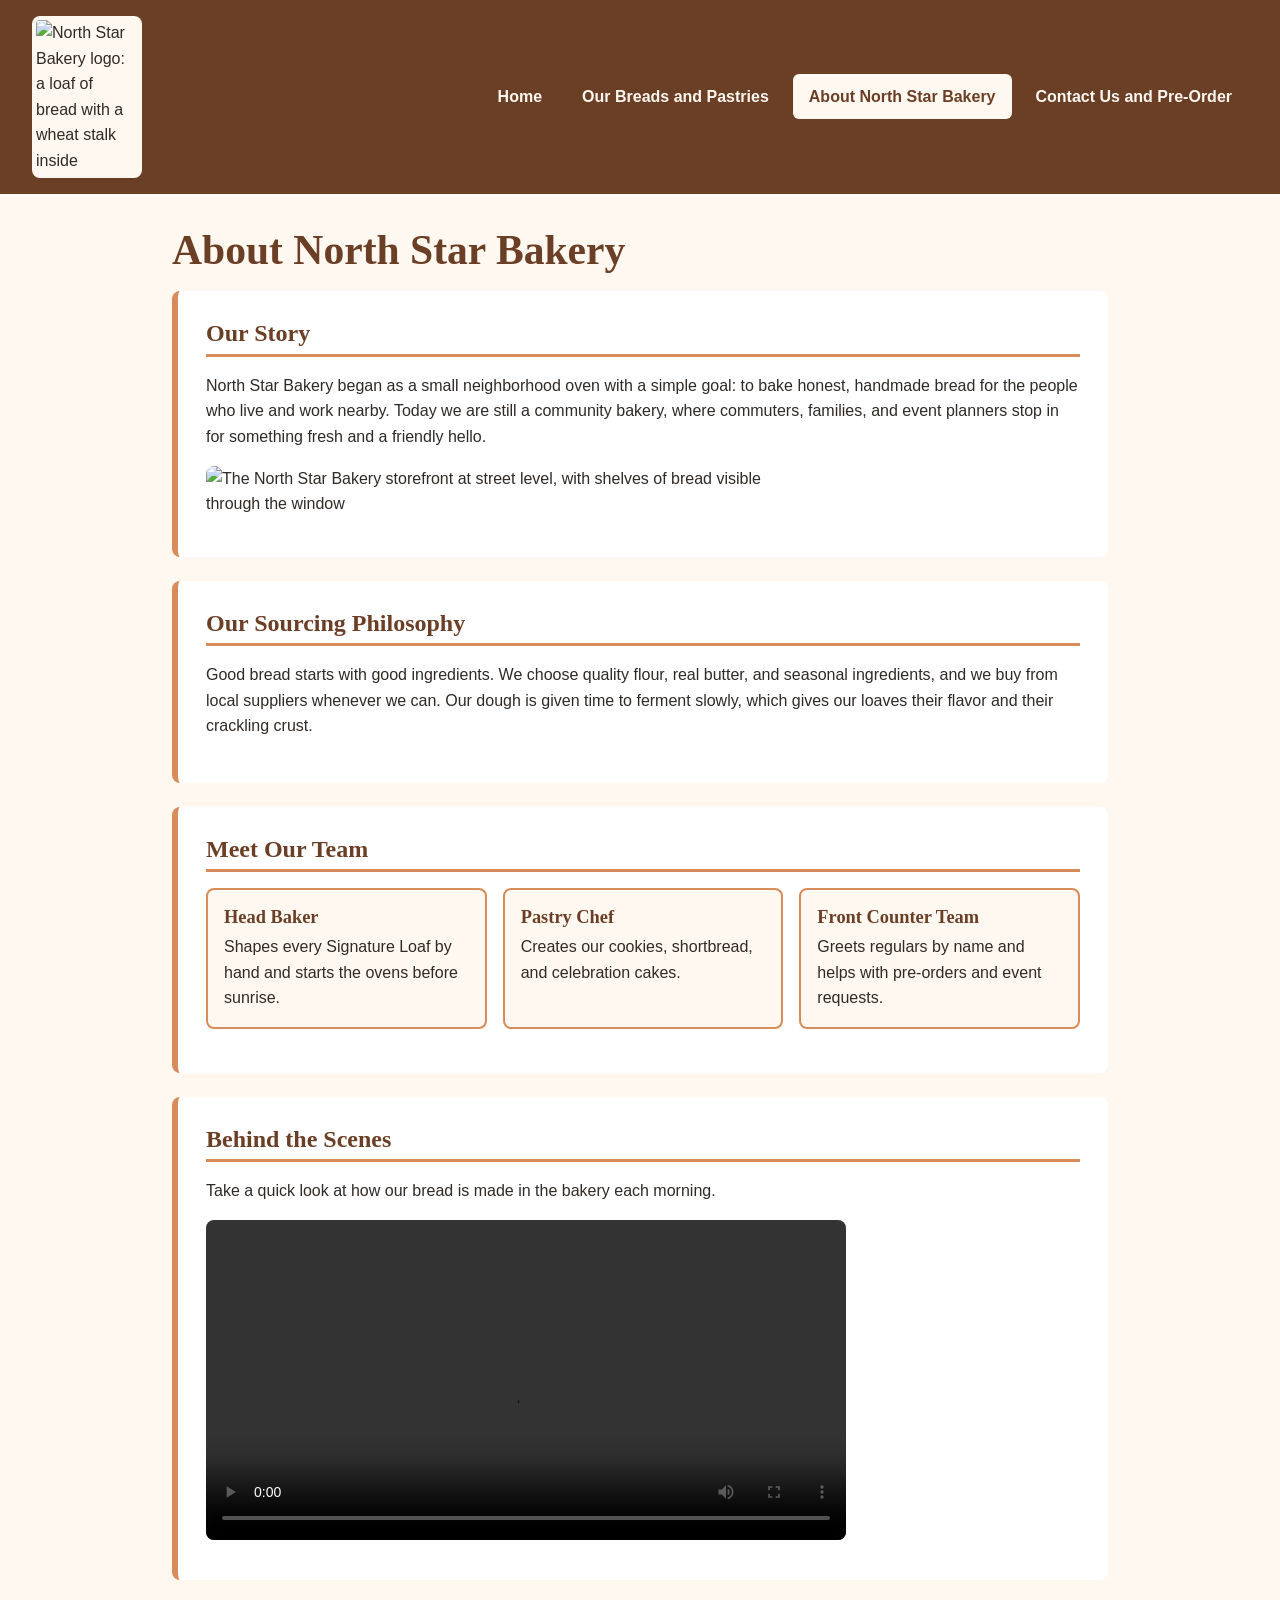
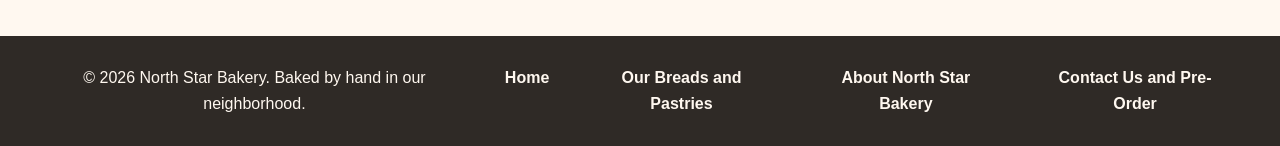
==== about.html @ 2223d7ce "Add files via upload" ====
<!DOCTYPE html>
<html lang="en">
<head>
  <meta charset="UTF-8">
  <meta name="viewport" content="width=device-width, initial-scale=1.0">
  <meta name="description" content="Learn the story of North Star Bakery, our sourcing philosophy, and the people who bake for our neighborhood.">
  <title>About Us | North Star Bakery</title>
  <link rel="stylesheet" href="styles.css">
</head>
<body>
  <header>
    <img src="bakery-logo.png" alt="North Star Bakery logo: a loaf of bread with a wheat stalk inside" width="200">
    <nav aria-label="Main navigation">
      <ul>
        <li><a href="index.html">Home</a></li>
        <li><a href="products.html">Our Breads and Pastries</a></li>
        <li><a href="about.html" aria-current="page">About North Star Bakery</a></li>
        <li><a href="contact.html">Contact Us and Pre-Order</a></li>
      </ul>
    </nav>
  </header>

  <main>
    <h1>About North Star Bakery</h1>

    <section aria-labelledby="story-heading">
      <h2 id="story-heading">Our Story</h2>
      <p>North Star Bakery began as a small neighborhood oven with a simple goal: to bake honest, handmade bread for the people who live and work nearby. Today we are still a community bakery, where commuters, families, and event planners stop in for something fresh and a friendly hello.</p>
      <img src="bakery-storefront.jpg" alt="The North Star Bakery storefront at street level, with shelves of bread visible through the window" width="600">
    </section>

    <section aria-labelledby="sourcing-heading">
      <h2 id="sourcing-heading">Our Sourcing Philosophy</h2>
      <p>Good bread starts with good ingredients. We choose quality flour, real butter, and seasonal ingredients, and we buy from local suppliers whenever we can. Our dough is given time to ferment slowly, which gives our loaves their flavor and their crackling crust.</p>
    </section>

    <section aria-labelledby="staff-heading">
      <h2 id="staff-heading">Meet Our Team</h2>
      <ul class="cards">
        <li><h3>Head Baker</h3> <p>Shapes every Signature Loaf by hand and starts the ovens before sunrise.</p></li>
        <li><h3>Pastry Chef</h3> <p>Creates our cookies, shortbread, and celebration cakes.</p></li>
        <li><h3>Front Counter Team</h3> <p>Greets regulars by name and helps with pre-orders and event requests.</p></li>
      </ul>
    </section>

    <section aria-labelledby="video-heading">
      <h2 id="video-heading">Behind the Scenes</h2>
      <p>Take a quick look at how our bread is made in the bakery each morning.</p>
      <video controls preload="metadata" width="640">
        <source src="bakery-behind-scenes.mp4" type="video/mp4">
        <p>Your browser does not support the video element. This short behind-the-scenes video shows the North Star Bakery team baking bread by hand. You can
          <a href="bakery-behind-scenes.mp4">download the video</a> to watch it on your device.</p>
      </video>
    </section>
  </main>

  <footer>
    <p>&copy; 2026 North Star Bakery. Baked by hand in our neighborhood.</p>
    <nav aria-label="Footer navigation">
      <ul>
        <li><a href="index.html">Home</a></li>
        <li><a href="products.html">Our Breads and Pastries</a></li>
        <li><a href="about.html">About North Star Bakery</a></li>
        <li><a href="contact.html">Contact Us and Pre-Order</a></li>
      </ul>
    </nav>
  </footer>
</body>
</html>
---- styles.css ----
/* North Star Bakery - Touchstone Task 3
   Palette: cream #FFF8F0, brown #6B3E26, peach #D88C5A, charcoal #2F2A26
   Fonts: Georgia (headings) and Arial (body) */

:root {
  --cream: #FFF8F0;
  --brown: #6B3E26;
  --peach: #D88C5A;
  --charcoal: #2F2A26;
}

* {
  box-sizing: border-box;
}

body {
  margin: 0;
  font-family: Arial, Helvetica, sans-serif;
  font-size: 1rem;
  line-height: 1.6;
  color: var(--charcoal);
  background-color: var(--cream);
}

h1, h2, h3 {
  font-family: Georgia, "Times New Roman", serif;
  color: var(--brown);
  line-height: 1.2;
}

h1 { font-size: 2rem; margin: 0 0 1rem; }
h2 { font-size: 1.5rem; margin: 0 0 0.75rem; padding-bottom: 0.35rem; border-bottom: 3px solid var(--peach); }
h3 { font-size: 1.15rem; margin: 0 0 0.35rem; }

a { color: var(--brown); font-weight: bold; }
a:hover, a:focus { color: var(--charcoal); background-color: var(--peach); }

img, video, picture { max-width: 100%; height: auto; display: block; }
audio { width: 100%; max-width: 420px; display: block; }

/* Header and navigation (mobile first: stacked) */
header {
  display: flex;
  flex-direction: column;
  align-items: center;
  gap: 0.75rem;
  padding: 1rem;
  background-color: var(--brown);
}

header img { width: 110px; background-color: var(--cream); border-radius: 8px; padding: 0.25rem; }

nav ul {
  display: flex;
  flex-direction: column;
  gap: 0.5rem;
  margin: 0;
  padding: 0;
  list-style: none;
  text-align: center;
}

nav a {
  display: block;
  padding: 0.6rem 1rem;
  border-radius: 6px;
  color: var(--cream);
  text-decoration: none;
}

nav a:hover, nav a:focus { background-color: var(--peach); color: var(--charcoal); }
nav a[aria-current="page"] { background-color: var(--cream); color: var(--brown); }

/* Main content */
main {
  max-width: 1000px;
  margin: 0 auto;
  padding: 1.5rem 1rem;
}

main section {
  margin-bottom: 1.5rem;
  padding: 1.25rem;
  background-color: #FFFFFF;
  border-left: 6px solid var(--peach);
  border-radius: 8px;
}

main section ul { padding-left: 1.25rem; }
main section li { margin-bottom: 0.4rem; }
address { font-style: normal; margin-bottom: 0.75rem; }

figure { margin: 1rem 0; }
figcaption { margin-top: 0.5rem; font-style: italic; }
main img, main video, main picture { border-radius: 8px; margin: 0.75rem 0; }

/* Product and staff cards */
.cards {
  display: flex;
  flex-direction: column;
  gap: 1rem;
  padding: 0;
  list-style: none;
}

.cards li {
  flex: 1;
  margin: 0;
  padding: 1rem;
  background-color: var(--cream);
  border: 2px solid var(--peach);
  border-radius: 8px;
}

.cards p { margin: 0; }

/* Forms */
form { display: flex; flex-direction: column; gap: 1rem; }
fieldset { margin: 0; padding: 1rem; border: 2px solid var(--peach); border-radius: 8px; }
legend { padding: 0 0.5rem; font-family: Georgia, "Times New Roman", serif; font-weight: bold; color: var(--brown); }
fieldset p { margin: 0 0 1rem; }
label { font-weight: bold; }

input, select, textarea {
  width: 100%;
  margin-top: 0.25rem;
  padding: 0.6rem;
  font-family: inherit;
  font-size: 1rem;
  color: var(--charcoal);
  background-color: #FFFFFF;
  border: 2px solid var(--brown);
  border-radius: 6px;
}

input:focus, select:focus, textarea:focus, button:focus, a:focus {
  outline: 3px solid var(--charcoal);
  outline-offset: 2px;
}

button {
  padding: 0.75rem 1.25rem;
  margin: 0 0.5rem 0.5rem 0;
  font-family: inherit;
  font-size: 1rem;
  font-weight: bold;
  color: var(--cream);
  background-color: var(--brown);
  border: 2px solid var(--brown);
  border-radius: 6px;
  cursor: pointer;
}

button:hover { background-color: var(--peach); color: var(--charcoal); }

/* Footer */
footer {
  display: flex;
  flex-direction: column;
  align-items: center;
  gap: 0.75rem;
  padding: 1.25rem 1rem;
  color: var(--cream);
  background-color: var(--charcoal);
  text-align: center;
}

footer p { margin: 0; }
footer nav a { color: var(--cream); }

/* Tablet and larger screens */
@media (min-width: 700px) {
  h1 { font-size: 2.6rem; }

  header {
    flex-direction: row;
    justify-content: space-between;
    padding: 1rem 2rem;
  }

  nav ul { flex-direction: row; }

  main { padding: 2rem; }
  main section { padding: 1.75rem; }

  .cards { flex-direction: row; flex-wrap: wrap; }
  .cards li { flex: 1 1 calc(33.333% - 1rem); }

  footer { flex-direction: row; justify-content: space-between; padding: 1.25rem 2rem; }
  footer nav ul { flex-direction: row; }
}

/* Desktop */
@media (min-width: 1000px) {
  form { flex-direction: row; flex-wrap: wrap; }
  form fieldset { flex: 1 1 45%; }
  form > p { flex: 1 1 100%; }
}
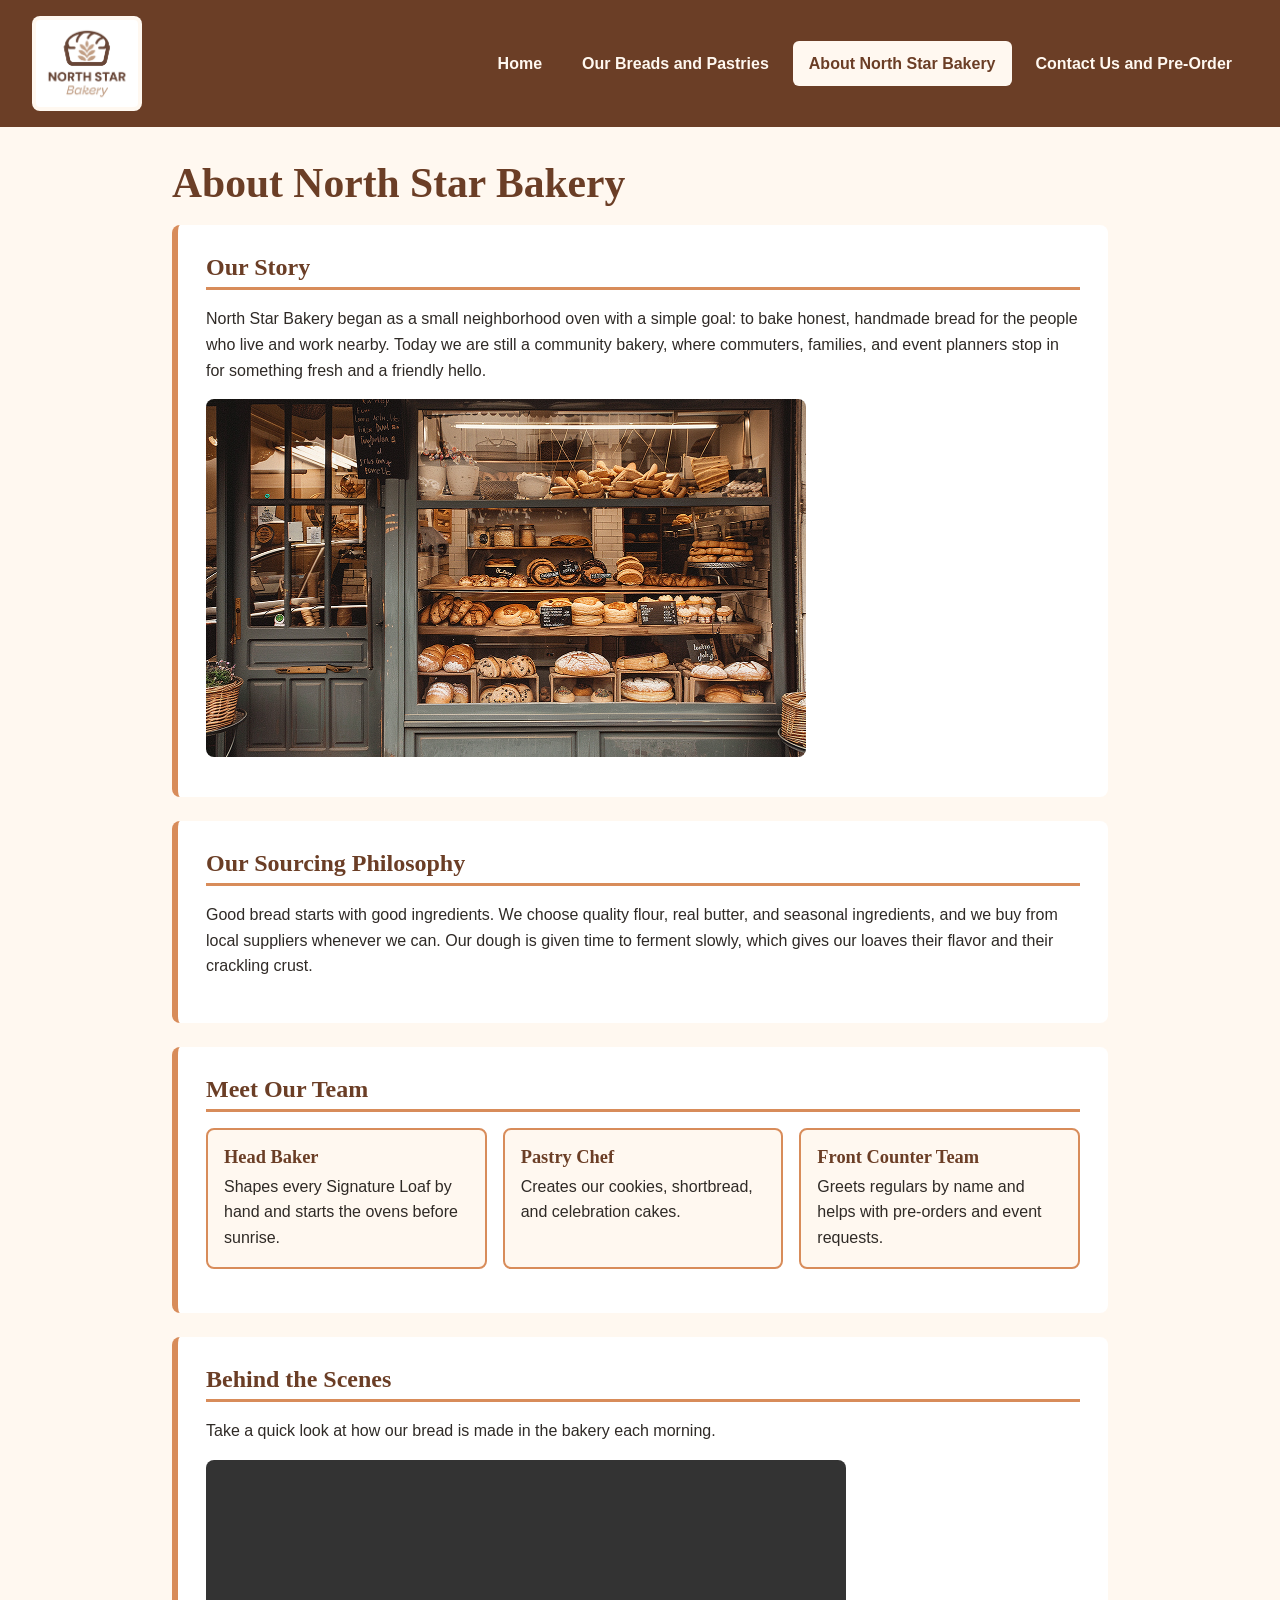
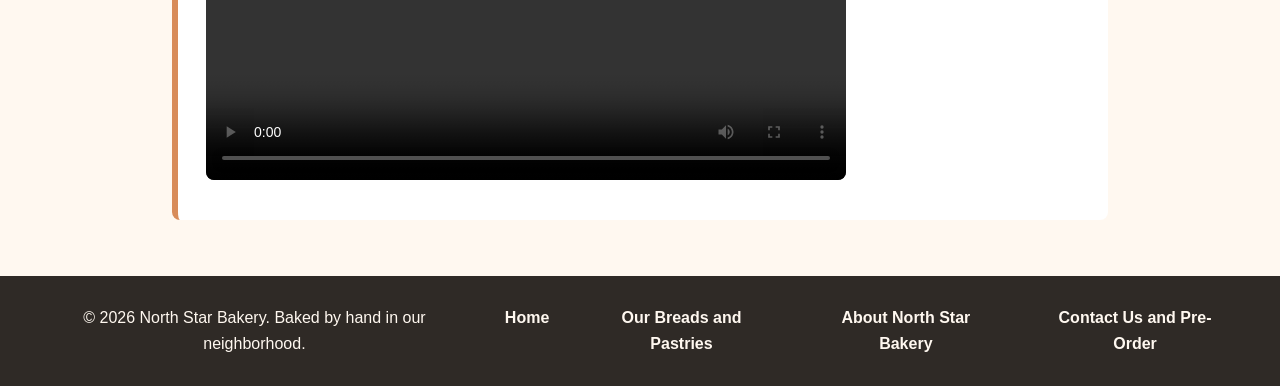
==== commit 5dc749a4: "Add files via upload" ====
--- a/about.html
+++ b/about.html
@@ -65,5 +65,6 @@
       </ul>
     </nav>
   </footer>
+  <script src="scripts.js" defer></script>
 </body>
 </html>
--- a/styles.css
+++ b/styles.css
@@ -196,3 +196,47 @@
   form fieldset { flex: 1 1 45%; }
   form > p { flex: 1 1 100%; }
 }
+
+/* Touchstone 4: interactive feature, validation feedback, and status messages */
+.favorite-button {
+  margin: 0.75rem 0 0;
+  width: 100%;
+}
+
+.favorite-button[aria-pressed="true"] {
+  color: var(--charcoal);
+  background-color: var(--peach);
+  border-color: var(--peach);
+}
+
+#favorites-list { padding-left: 1.25rem; }
+
+.error-message {
+  display: block;
+  margin-top: 0.35rem;
+  color: #8B1A1A;
+  font-weight: bold;
+}
+
+.error-message:empty { display: none; }
+
+input[aria-invalid="true"],
+select[aria-invalid="true"],
+textarea[aria-invalid="true"] {
+  border-color: #8B1A1A;
+  background-color: #FFF1F1;
+}
+
+.form-status {
+  margin: 0;
+  padding: 0.75rem 1rem;
+  font-weight: bold;
+  color: var(--charcoal);
+  background-color: var(--cream);
+  border: 2px solid var(--peach);
+  border-radius: 8px;
+}
+
+#favorites-helper { display: block; margin-bottom: 0.75rem; padding: 0.75rem; background-color: var(--cream); border: 2px dashed var(--peach); border-radius: 8px; }
+#favorites-helper[hidden] { display: none; }
+#favorites-helper button { margin-top: 0.5rem; }
